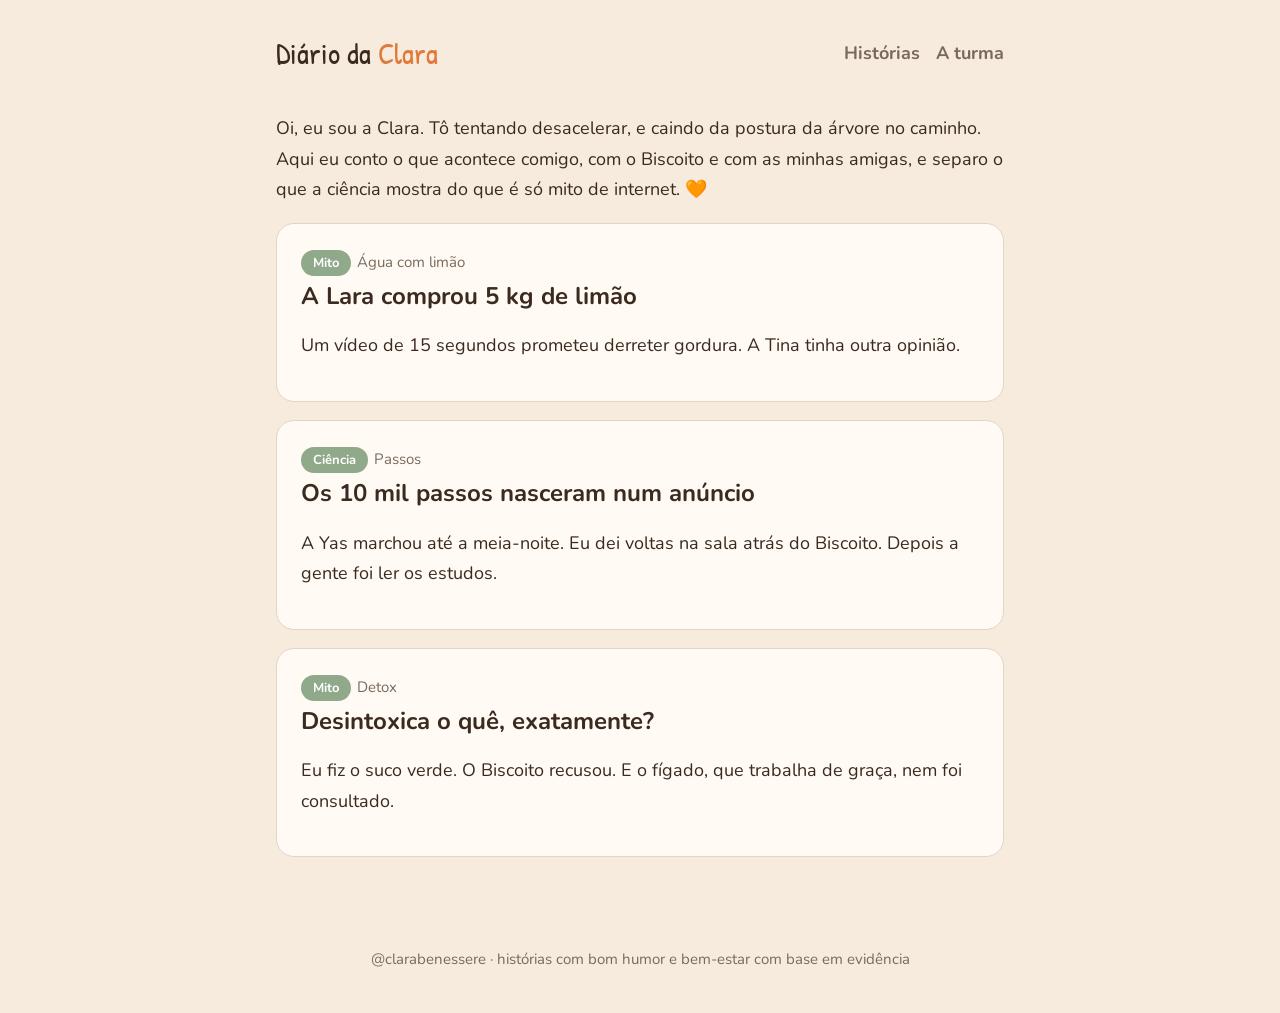
==== index.html @ 8c94ce4b "Publica o blog: páginas iniciais" ====
<!doctype html>
<html lang="pt-BR">
<head>
<meta charset="utf-8">
<meta name="viewport" content="width=device-width, initial-scale=1">
<title>Diário da Clara Benessere</title>
<meta name="description" content="Histórias do dia a dia da Clara, do Biscoito e das amigas, com bem-estar de verdade: o que a ciência mostra e o que é só mito de internet.">
<link rel="preconnect" href="https://fonts.googleapis.com">
<link href="https://fonts.googleapis.com/css2?family=Nunito:wght@400;700&family=Patrick+Hand&display=swap" rel="stylesheet">
<link rel="stylesheet" href="estilo.css">
</head>
<body>
<header class="topo">
  <a class="marca" href="index.html">Diário da <span>Clara</span></a>
  <nav><a href="index.html">Histórias</a><a href="turma.html">A turma</a></nav>
</header>
<main>
  <p>Oi, eu sou a Clara. Tô tentando desacelerar, e caindo da postura da árvore no caminho. Aqui eu conto o que acontece comigo, com o Biscoito e com as minhas amigas, e separo o que a ciência mostra do que é só mito de internet. 🧡</p>

  <div class="cartao">
    <span class="etiqueta">Mito</span><span class="data">Água com limão</span>
    <h2><a href="posts/agua-com-limao.html">A Lara comprou 5 kg de limão</a></h2>
    <p>Um vídeo de 15 segundos prometeu derreter gordura. A Tina tinha outra opinião.</p>
  </div>

  <div class="cartao">
    <span class="etiqueta">Ciência</span><span class="data">Passos</span>
    <h2><a href="posts/dez-mil-passos.html">Os 10 mil passos nasceram num anúncio</a></h2>
    <p>A Yas marchou até a meia-noite. Eu dei voltas na sala atrás do Biscoito. Depois a gente foi ler os estudos.</p>
  </div>

  <div class="cartao">
    <span class="etiqueta">Mito</span><span class="data">Detox</span>
    <h2><a href="posts/suco-detox.html">Desintoxica o quê, exatamente?</a></h2>
    <p>Eu fiz o suco verde. O Biscoito recusou. E o fígado, que trabalha de graça, nem foi consultado.</p>
  </div>
</main>
<footer>@clarabenessere · histórias com bom humor e bem-estar com base em evidência</footer>
</body>
</html>
---- estilo.css ----
:root{
  --creme:#f6ebdd; --papel:#fffaf3; --tinta:#3b2a1f; --suave:#7a6a5c;
  --salvia:#8fa98a; --laranja:#e0793a; --turquesa:#3e9c9a; --linha:#e3d5c3;
}
@media (prefers-color-scheme: dark){
  :root{ --creme:#1f1a16; --papel:#2a231d; --tinta:#f3e8da; --suave:#c2b3a3; --linha:#4a3e33; }
}
*{box-sizing:border-box}
body{margin:0;background:var(--creme);color:var(--tinta);
  font-family:"Nunito",system-ui,-apple-system,"Segoe UI",sans-serif;font-size:18px;line-height:1.7}
a{color:var(--turquesa)}
header.topo{max-width:760px;margin:0 auto;padding:28px 16px 8px;display:flex;align-items:center;justify-content:space-between;gap:12px;flex-wrap:wrap}
.marca{font-family:"Patrick Hand","Nunito",cursive;font-size:30px;color:var(--tinta);text-decoration:none}
.marca span{color:var(--laranja)}
nav a{margin-left:16px;text-decoration:none;color:var(--suave);font-weight:700}
main{max-width:760px;margin:0 auto;padding:8px 16px 48px}
.cartao{background:var(--papel);border:1px solid var(--linha);border-radius:18px;padding:22px 24px;margin:18px 0}
.cartao h2{margin:.2em 0 .3em;font-size:24px;line-height:1.3}
.cartao h2 a{color:var(--tinta);text-decoration:none}
.data{color:var(--suave);font-size:15px}
.etiqueta{display:inline-block;background:var(--salvia);color:#fff;border-radius:99px;padding:2px 12px;font-size:13px;font-weight:700;margin-right:6px}
article h1{font-size:34px;line-height:1.2;margin:.3em 0}
article h2{font-size:24px;margin-top:1.8em}
article img{width:100%;border-radius:14px;border:1px solid var(--linha);margin:12px 0}
.ciencia{background:var(--papel);border-left:6px solid var(--turquesa);border-radius:12px;padding:16px 20px;margin:24px 0}
.ciencia h2{margin-top:0}
.fontes{font-size:15px;color:var(--suave)}
.fontes li{margin:6px 0}
.aviso{font-size:14px;color:var(--suave);border-top:1px solid var(--linha);margin-top:32px;padding-top:12px}
.turma{display:grid;grid-template-columns:1fr;gap:16px}
@media (min-width:640px){.turma{grid-template-columns:1fr 1fr}}
.turma .cartao{margin:0}
.turma h3{margin:.2em 0;font-size:22px}
footer{text-align:center;color:var(--suave);font-size:15px;padding:24px 16px 40px}
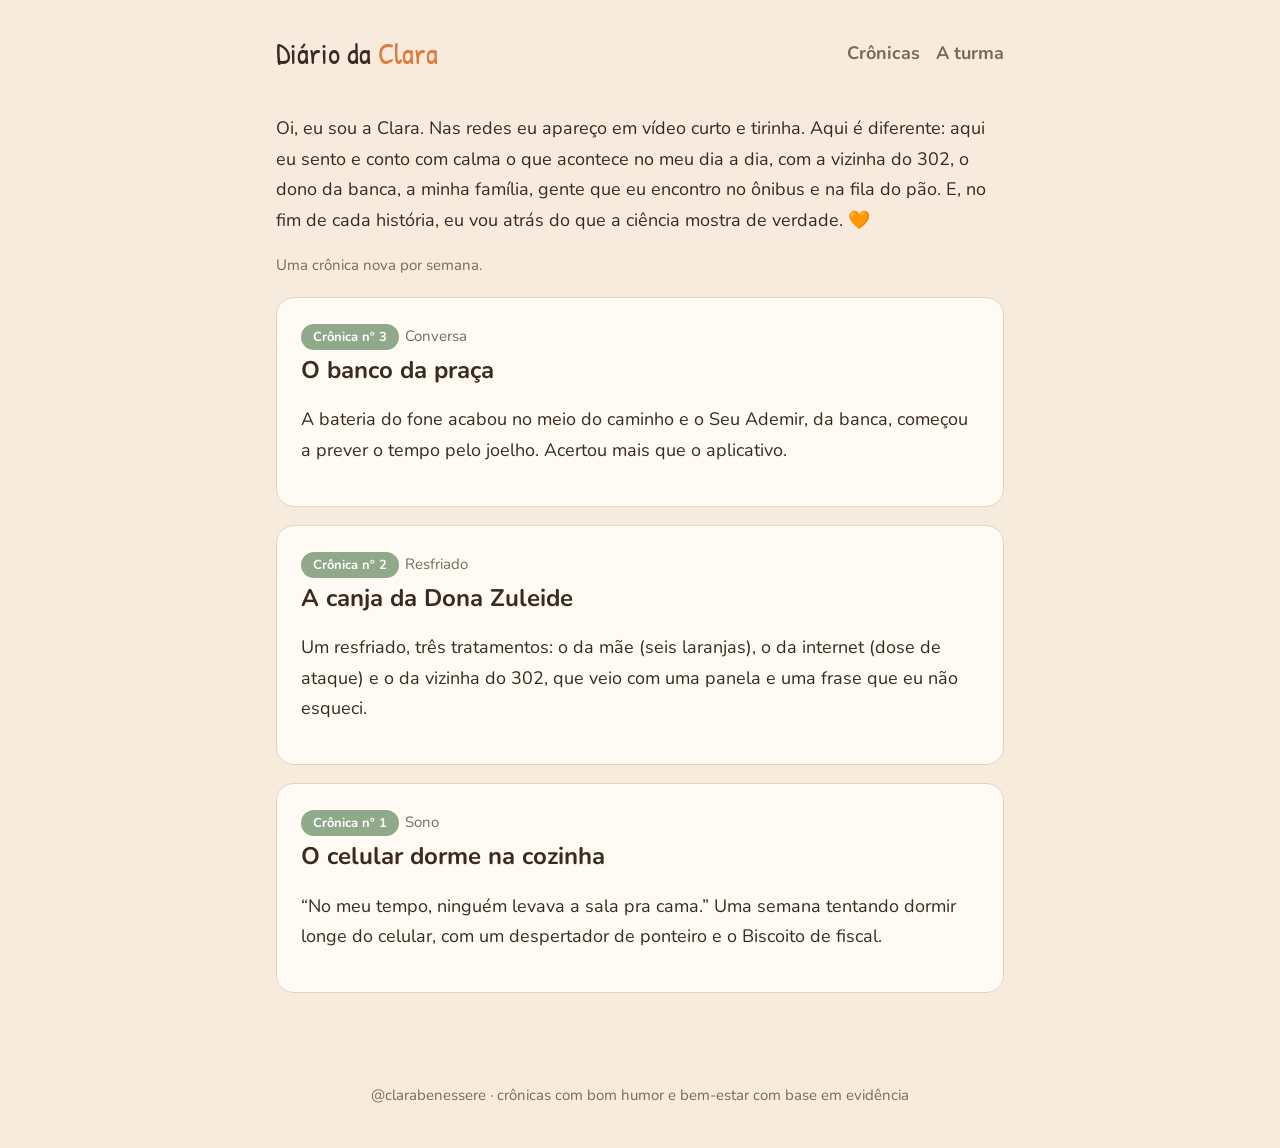
==== commit b3a525a5: "Add files via upload" ====
--- a/index.html
+++ b/index.html
@@ -3,8 +3,8 @@
 <head>
 <meta charset="utf-8">
 <meta name="viewport" content="width=device-width, initial-scale=1">
-<title>Diário da Clara Benessere</title>
-<meta name="description" content="Histórias do dia a dia da Clara, do Biscoito e das amigas, com bem-estar de verdade: o que a ciência mostra e o que é só mito de internet.">
+<title>Diário da Clara Benessere · crônicas do dia a dia</title>
+<meta name="description" content="Crônicas leves do dia a dia da Clara: a vizinha do 302, o dono da banca, a família, o gato Biscoito. E, no fim de cada história, o que a ciência mostra de verdade.">
 <link rel="preconnect" href="https://fonts.googleapis.com">
 <link href="https://fonts.googleapis.com/css2?family=Nunito:wght@400;700&family=Patrick+Hand&display=swap" rel="stylesheet">
 <link rel="stylesheet" href="estilo.css">
@@ -12,29 +12,30 @@
 <body>
 <header class="topo">
   <a class="marca" href="index.html">Diário da <span>Clara</span></a>
-  <nav><a href="index.html">Histórias</a><a href="turma.html">A turma</a></nav>
+  <nav><a href="index.html">Crônicas</a><a href="turma.html">A turma</a></nav>
 </header>
 <main>
-  <p>Oi, eu sou a Clara. Tô tentando desacelerar, e caindo da postura da árvore no caminho. Aqui eu conto o que acontece comigo, com o Biscoito e com as minhas amigas, e separo o que a ciência mostra do que é só mito de internet. 🧡</p>
+  <p>Oi, eu sou a Clara. Nas redes eu apareço em vídeo curto e tirinha. Aqui é diferente: aqui eu sento e conto com calma o que acontece no meu dia a dia, com a vizinha do 302, o dono da banca, a minha família, gente que eu encontro no ônibus e na fila do pão. E, no fim de cada história, eu vou atrás do que a ciência mostra de verdade. 🧡</p>
+  <p class="data">Uma crônica nova por semana.</p>
 
   <div class="cartao">
-    <span class="etiqueta">Mito</span><span class="data">Água com limão</span>
-    <h2><a href="posts/agua-com-limao.html">A Lara comprou 5 kg de limão</a></h2>
-    <p>Um vídeo de 15 segundos prometeu derreter gordura. A Tina tinha outra opinião.</p>
+    <span class="etiqueta">Crônica nº 3</span><span class="data">Conversa</span>
+    <h2><a href="posts/o-banco-da-praca.html">O banco da praça</a></h2>
+    <p>A bateria do fone acabou no meio do caminho e o Seu Ademir, da banca, começou a prever o tempo pelo joelho. Acertou mais que o aplicativo.</p>
   </div>
 
   <div class="cartao">
-    <span class="etiqueta">Ciência</span><span class="data">Passos</span>
-    <h2><a href="posts/dez-mil-passos.html">Os 10 mil passos nasceram num anúncio</a></h2>
-    <p>A Yas marchou até a meia-noite. Eu dei voltas na sala atrás do Biscoito. Depois a gente foi ler os estudos.</p>
+    <span class="etiqueta">Crônica nº 2</span><span class="data">Resfriado</span>
+    <h2><a href="posts/a-canja-da-dona-zuleide.html">A canja da Dona Zuleide</a></h2>
+    <p>Um resfriado, três tratamentos: o da mãe (seis laranjas), o da internet (dose de ataque) e o da vizinha do 302, que veio com uma panela e uma frase que eu não esqueci.</p>
   </div>
 
   <div class="cartao">
-    <span class="etiqueta">Mito</span><span class="data">Detox</span>
-    <h2><a href="posts/suco-detox.html">Desintoxica o quê, exatamente?</a></h2>
-    <p>Eu fiz o suco verde. O Biscoito recusou. E o fígado, que trabalha de graça, nem foi consultado.</p>
+    <span class="etiqueta">Crônica nº 1</span><span class="data">Sono</span>
+    <h2><a href="posts/o-celular-dorme-na-cozinha.html">O celular dorme na cozinha</a></h2>
+    <p>“No meu tempo, ninguém levava a sala pra cama.” Uma semana tentando dormir longe do celular, com um despertador de ponteiro e o Biscoito de fiscal.</p>
   </div>
 </main>
-<footer>@clarabenessere · histórias com bom humor e bem-estar com base em evidência</footer>
+<footer>@clarabenessere · crônicas com bom humor e bem-estar com base em evidência</footer>
 </body>
 </html>
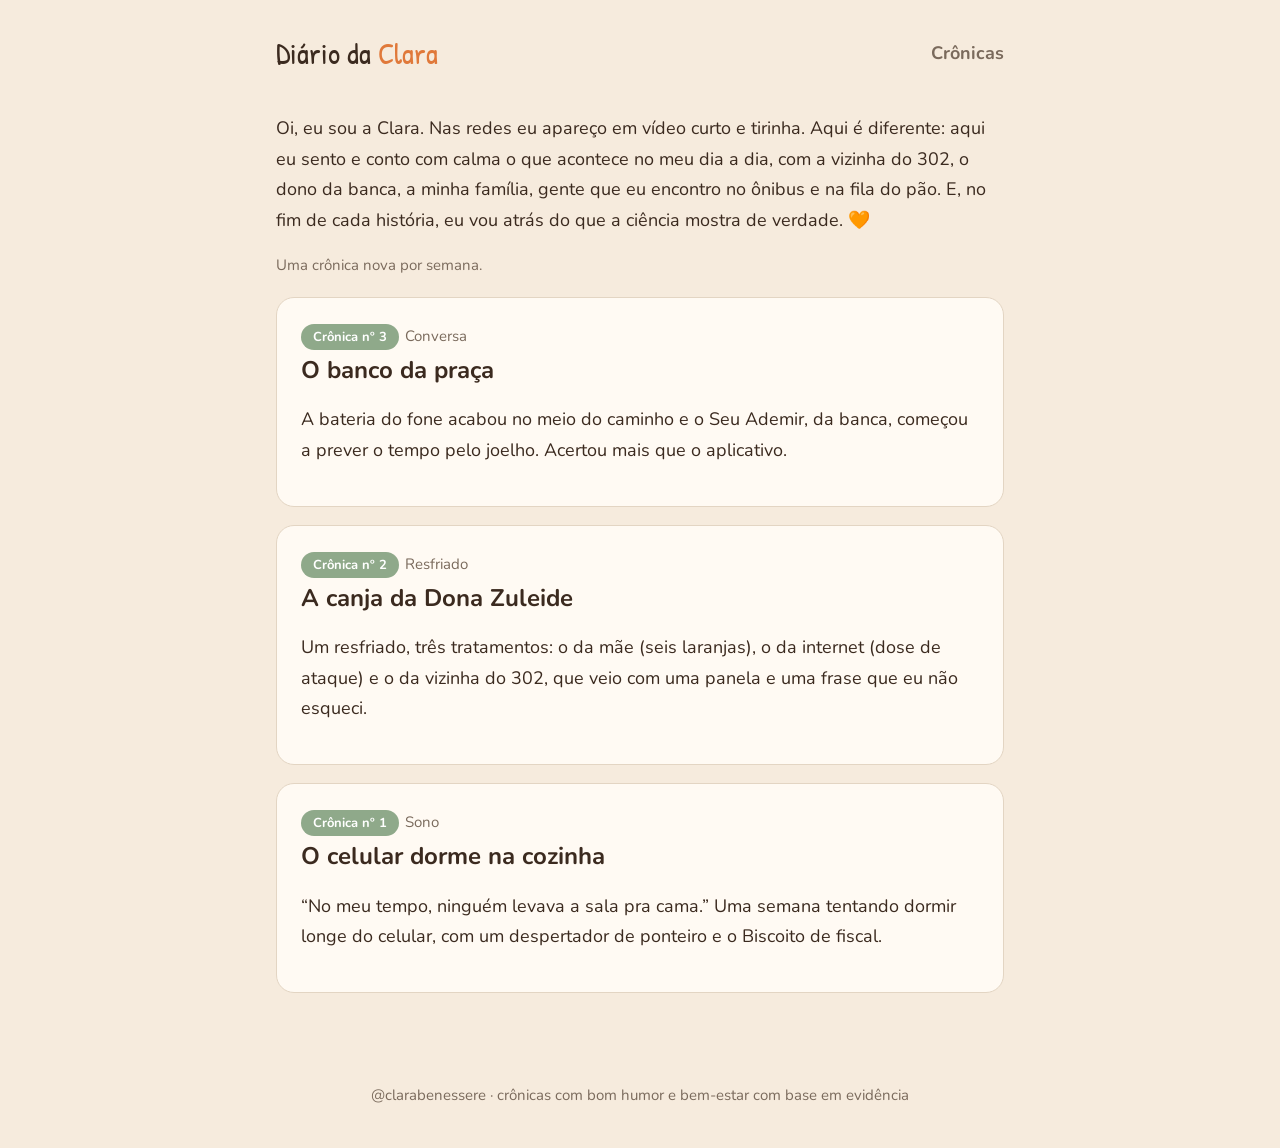
==== commit 86fef12e: "Add files via upload" ====
--- a/index.html
+++ b/index.html
@@ -12,7 +12,7 @@
 <body>
 <header class="topo">
   <a class="marca" href="index.html">Diário da <span>Clara</span></a>
-  <nav><a href="index.html">Crônicas</a><a href="turma.html">A turma</a></nav>
+  <nav><a href="index.html">Crônicas</a></nav>
 </header>
 <main>
   <p>Oi, eu sou a Clara. Nas redes eu apareço em vídeo curto e tirinha. Aqui é diferente: aqui eu sento e conto com calma o que acontece no meu dia a dia, com a vizinha do 302, o dono da banca, a minha família, gente que eu encontro no ônibus e na fila do pão. E, no fim de cada história, eu vou atrás do que a ciência mostra de verdade. 🧡</p>
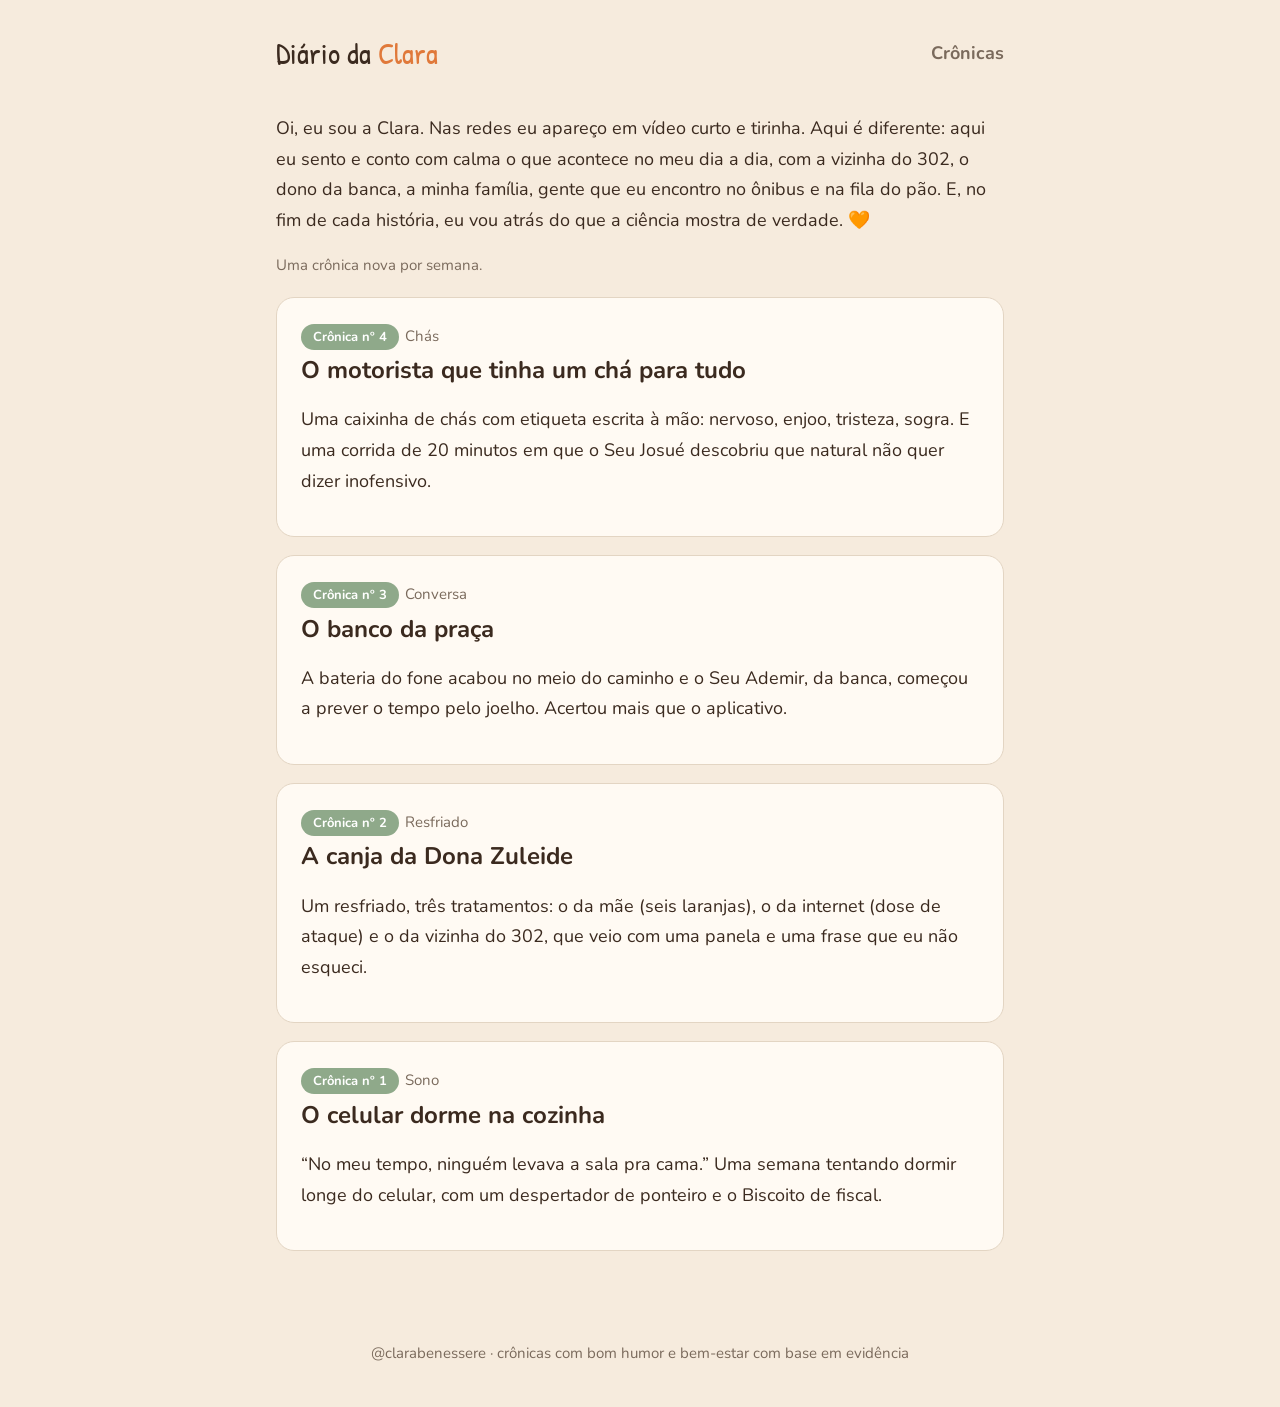
==== commit 383ac4dd: "Index: card da crônica nº 4" ====
--- a/index.html
+++ b/index.html
@@ -17,6 +17,12 @@
 <main>
   <p>Oi, eu sou a Clara. Nas redes eu apareço em vídeo curto e tirinha. Aqui é diferente: aqui eu sento e conto com calma o que acontece no meu dia a dia, com a vizinha do 302, o dono da banca, a minha família, gente que eu encontro no ônibus e na fila do pão. E, no fim de cada história, eu vou atrás do que a ciência mostra de verdade. 🧡</p>
   <p class="data">Uma crônica nova por semana.</p>
+
+  <div class="cartao">
+    <span class="etiqueta">Crônica nº 4</span><span class="data">Chás</span>
+    <h2><a href="posts/o-motorista-que-tinha-um-cha-para-tudo.html">O motorista que tinha um chá para tudo</a></h2>
+    <p>Uma caixinha de chás com etiqueta escrita à mão: nervoso, enjoo, tristeza, sogra. E uma corrida de 20 minutos em que o Seu Josué descobriu que natural não quer dizer inofensivo.</p>
+  </div>
 
   <div class="cartao">
     <span class="etiqueta">Crônica nº 3</span><span class="data">Conversa</span>
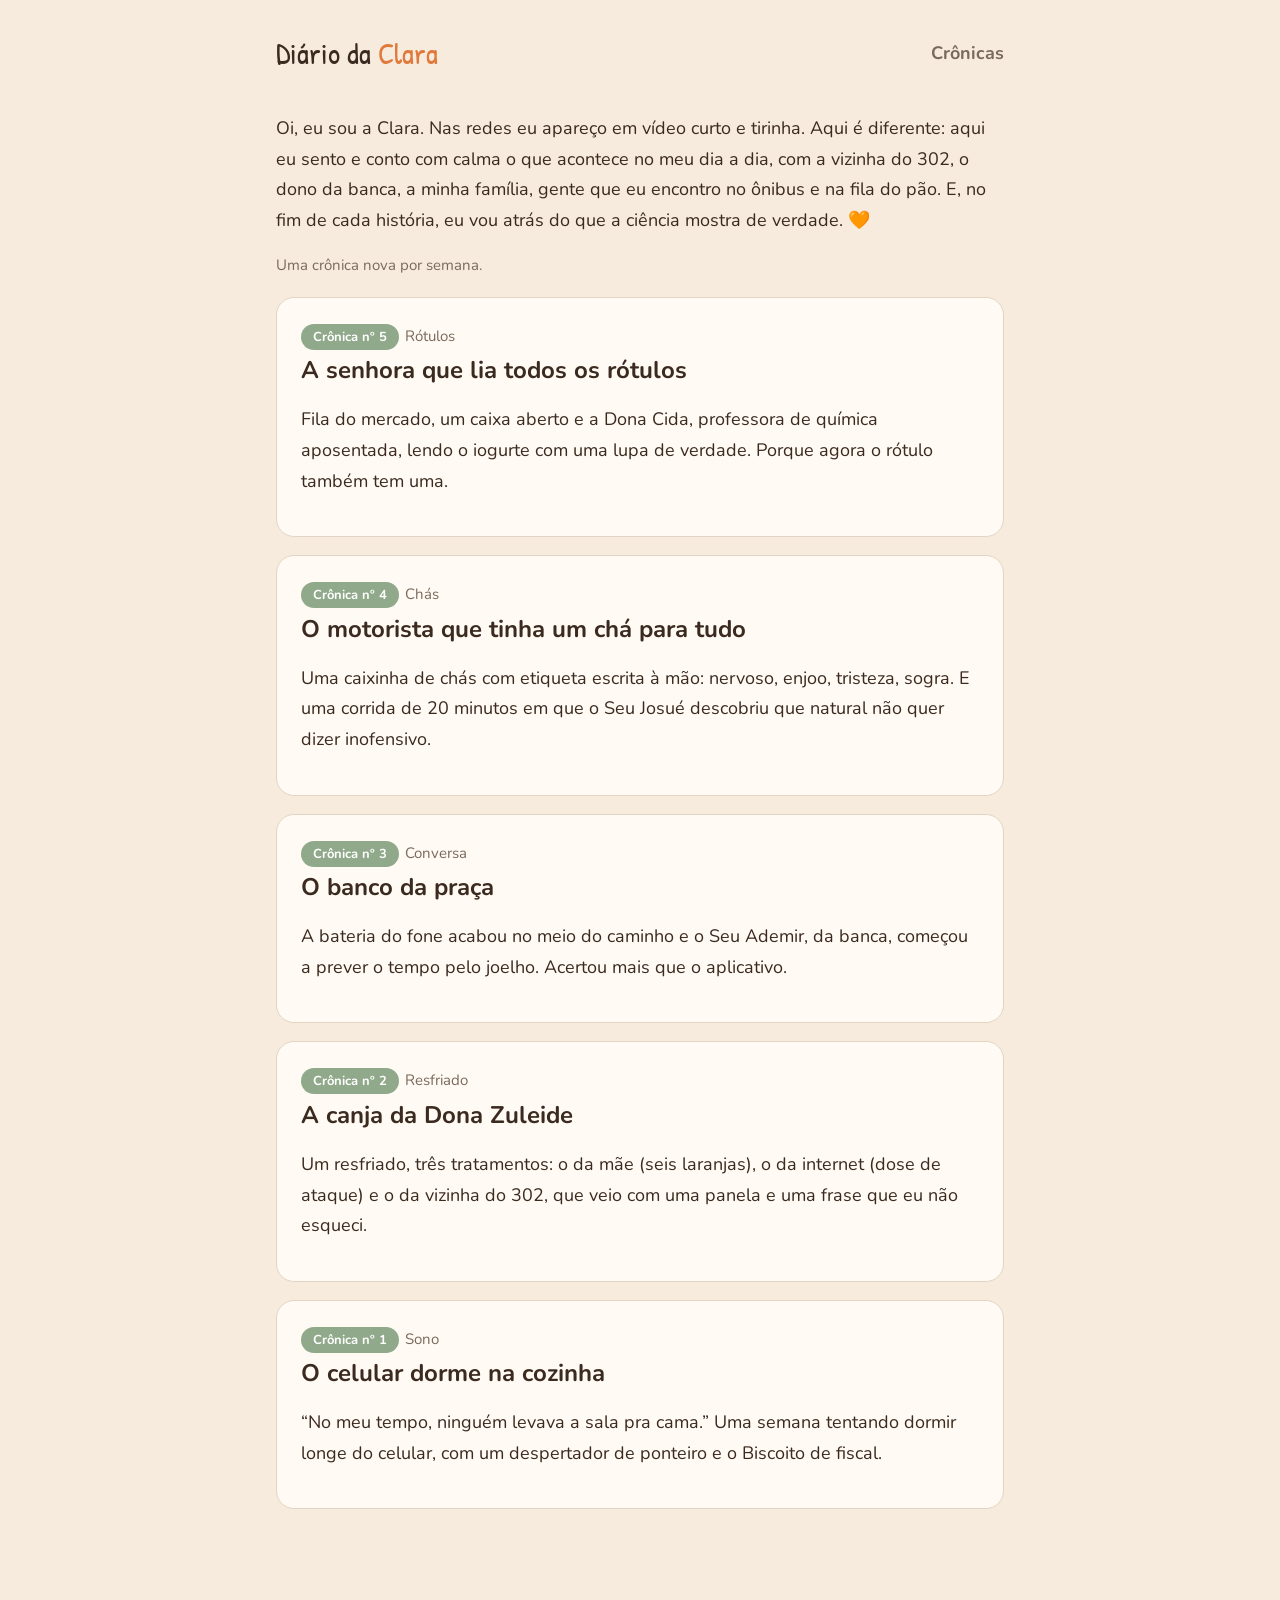
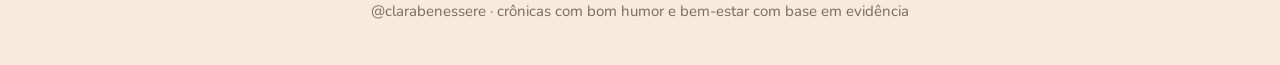
==== commit 31439f51: "Index: card da crônica nº 5" ====
--- a/index.html
+++ b/index.html
@@ -17,6 +17,12 @@
 <main>
   <p>Oi, eu sou a Clara. Nas redes eu apareço em vídeo curto e tirinha. Aqui é diferente: aqui eu sento e conto com calma o que acontece no meu dia a dia, com a vizinha do 302, o dono da banca, a minha família, gente que eu encontro no ônibus e na fila do pão. E, no fim de cada história, eu vou atrás do que a ciência mostra de verdade. 🧡</p>
   <p class="data">Uma crônica nova por semana.</p>
+
+  <div class="cartao">
+    <span class="etiqueta">Crônica nº 5</span><span class="data">Rótulos</span>
+    <h2><a href="posts/a-senhora-que-lia-todos-os-rotulos.html">A senhora que lia todos os rótulos</a></h2>
+    <p>Fila do mercado, um caixa aberto e a Dona Cida, professora de química aposentada, lendo o iogurte com uma lupa de verdade. Porque agora o rótulo também tem uma.</p>
+  </div>
 
   <div class="cartao">
     <span class="etiqueta">Crônica nº 4</span><span class="data">Chás</span>
